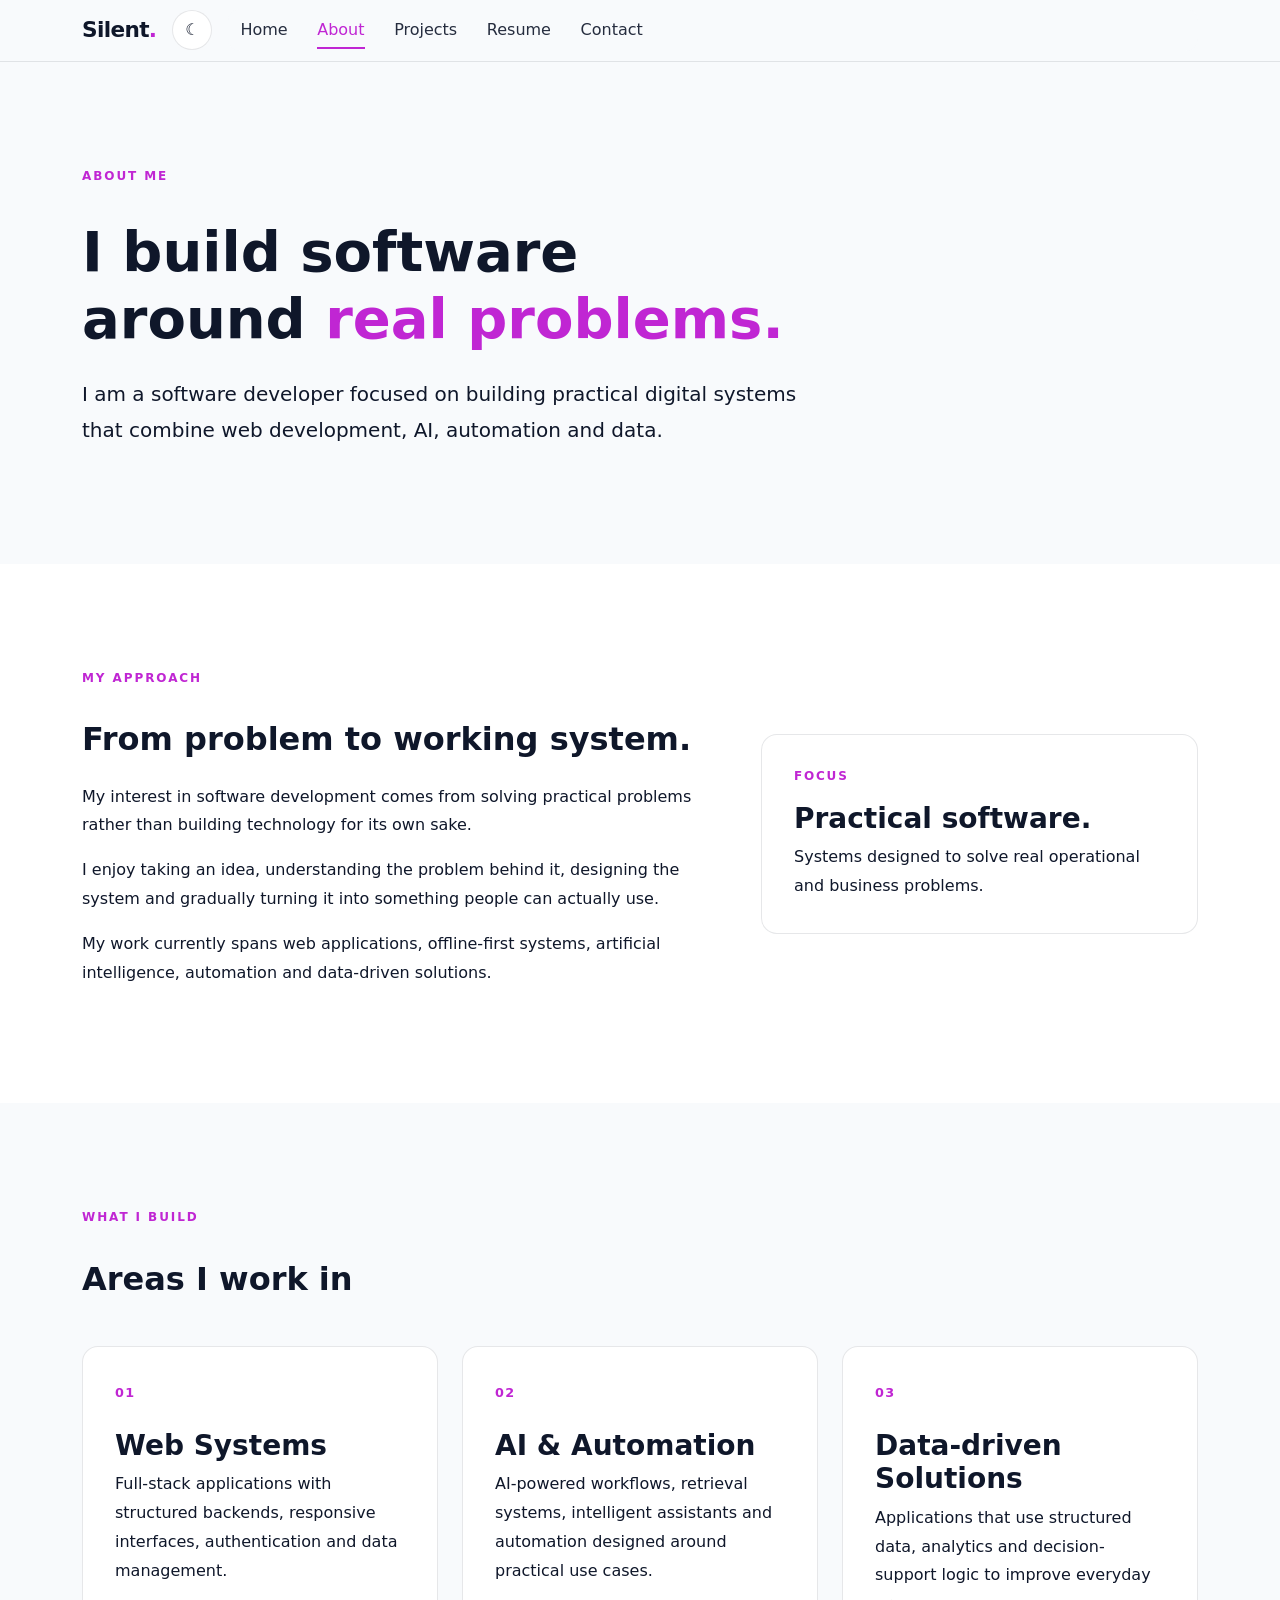
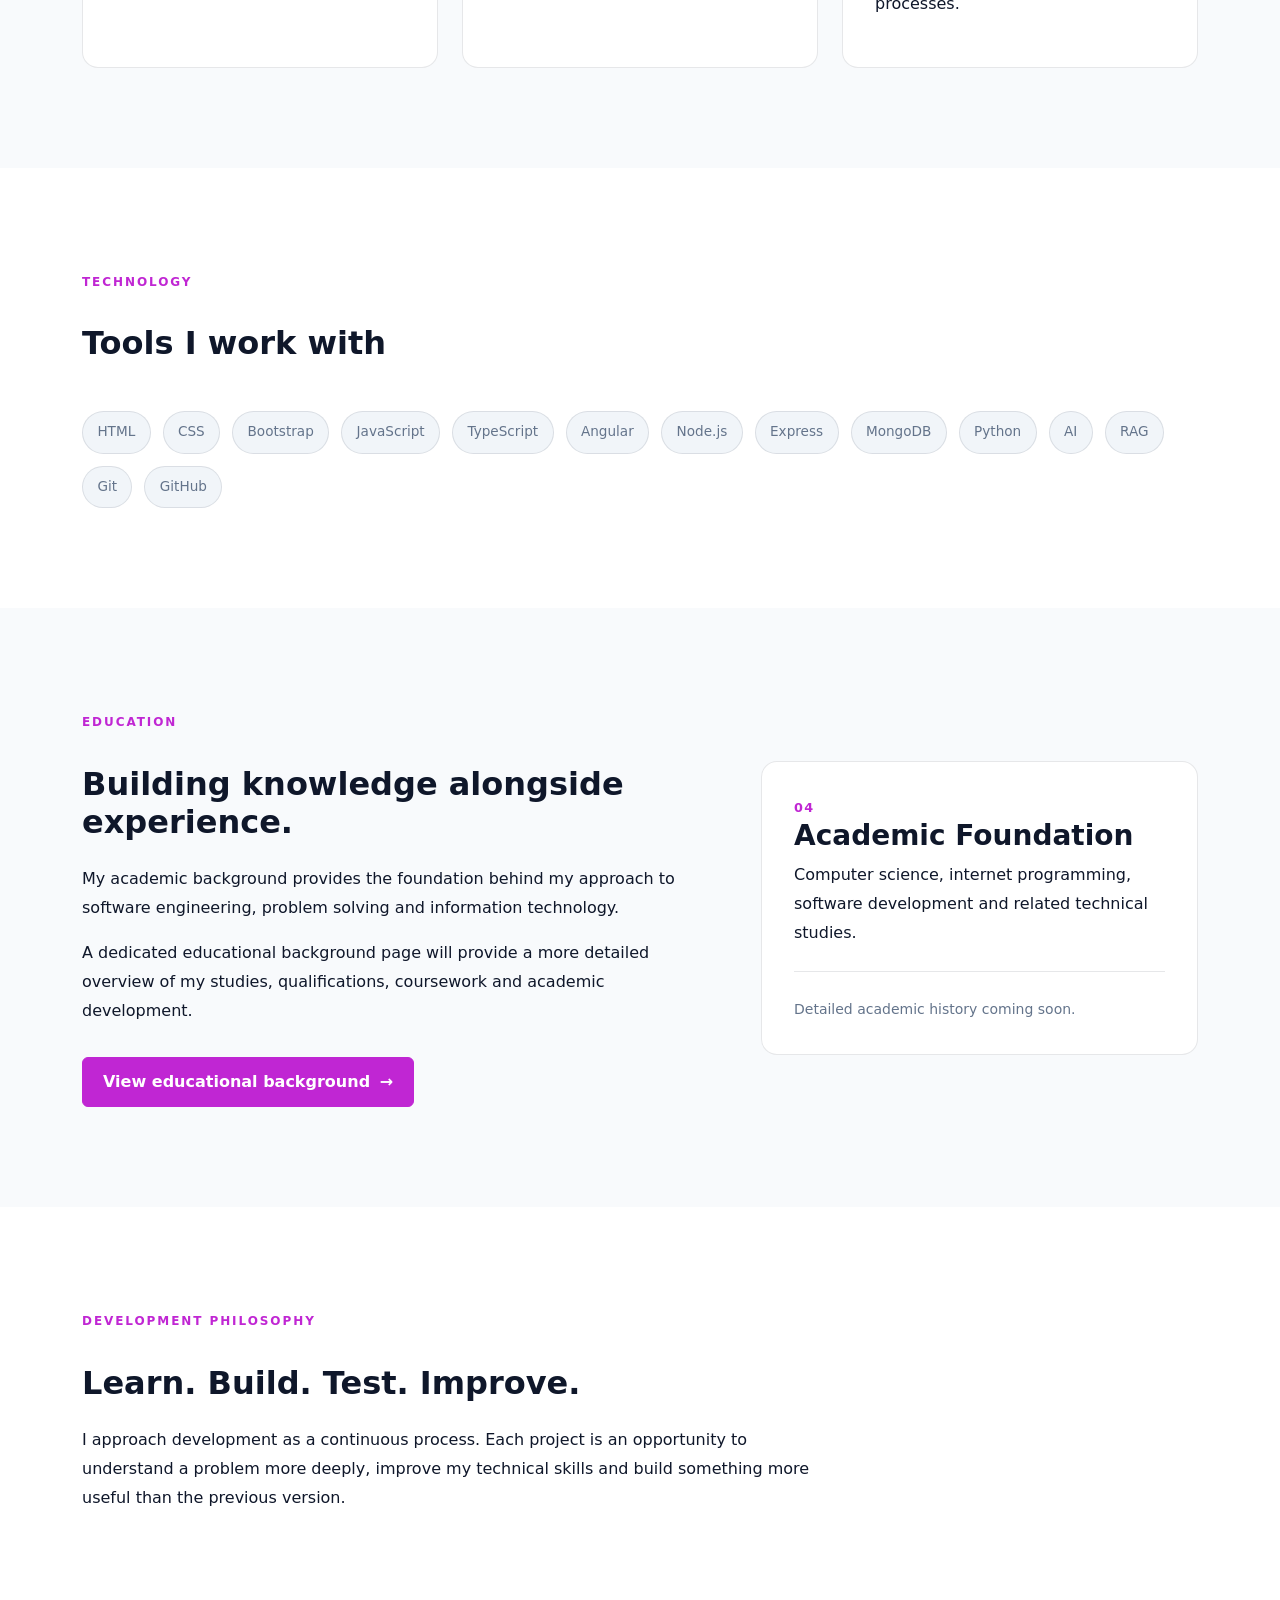
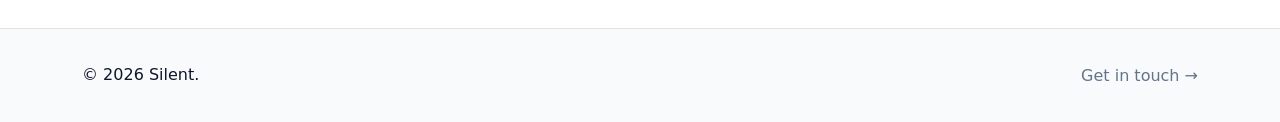
==== about.html @ b36b8833 "Initial commit from Acode" ====
<!doctype html>
<html lang="en">
  <head>
    <meta charset="UTF-8" />

    <meta name="viewport" content="width=device-width, initial-scale=1.0" />

    <meta
      name="description"
      content="About Silent — software developer focused on practical web systems, AI, automation and data-driven solutions."
    />

    <meta name="author" content="Silent" />

    <title>About | Silent</title>

    <!-- Bootstrap -->
    <link
      href="https://cdn.jsdelivr.net/npm/bootstrap@5.3.8/dist/css/bootstrap.min.css"
      rel="stylesheet"
    />

    <!-- Portfolio CSS -->
    <link rel="stylesheet" href="css/main.css" />

    <link rel="stylesheet" href="css/components.css" />

    <link rel="stylesheet" href="css/responsive.css" />
  </head>

  <body class="about-page">
    <!-- Navigation -->
    <nav class="navbar navbar-expand-lg sticky-top portfolio-navbar">
      <div class="container">
        <a class="navbar-brand" href="index.html">
          Silent<span class="brand-accent">.</span>
        </a>
        <button
          id="themeToggle"
          class="theme-toggle align-items-"
          type="button"
          aria-label="Switch theme"
        >
          <span id="themeIcon">☀</span>
        </button>
        <button
          class="navbar-toggler"
          type="button"
          data-bs-toggle="collapse"
          data-bs-target="#portfolioNavigation"
          aria-controls="portfolioNavigation"
          aria-expanded="false"
          aria-label="Toggle navigation"
        >
          <span class="navbar-toggler-icon"></span>
        </button>

        <div class="collapse navbar-collapse" id="portfolioNavigation">
          <ul class="navbar-nav me-auto mb-2 mb-lg-0">
            <li class="nav-item">
              <a class="nav-link" href="index.html"> Home </a>
            </li>

            <li class="nav-item">
              <a class="nav-link" href="about.html"> About </a>
            </li>

            <li class="nav-item">
              <a class="nav-link" href="projects.html"> Projects </a>
            </li>

            <li class="nav-item">
              <a class="nav-link" href="resume.html"> Resume </a>
            </li>

            <li class="nav-item">
              <a class="nav-link" href="contact.html"> Contact </a>
            </li>
          </ul>
        </div>
      </div>
    </nav>

    <main>
      <!-- About Hero -->
      <section class="section-padding">
        <div class="container">
          <div class="row">
            <div class="col-lg-8">
              <span class="section-eyebrow"> ABOUT ME </span>

              <h1 class="display-4 fw-bold mt-3">
                I build software around
                <span class="text-accent"> real problems. </span>
              </h1>

              <p class="lead text-muted mt-4">
                I am a software developer focused on building practical digital
                systems that combine web development, AI, automation and data.
              </p>
            </div>
          </div>
        </div>
      </section>

      <!-- About Me -->
      <section class="section-padding section-surface">
        <div class="container">
          <div class="row g-5 align-items-center">
            <div class="col-lg-7">
              <span class="section-eyebrow"> MY APPROACH </span>

              <h2 class="section-title mt-3">
                From problem to working system.
              </h2>

              <p class="text-muted mt-4">
                My interest in software development comes from solving practical
                problems rather than building technology for its own sake.
              </p>

              <p class="text-muted">
                I enjoy taking an idea, understanding the problem behind it,
                designing the system and gradually turning it into something
                people can actually use.
              </p>

              <p class="text-muted">
                My work currently spans web applications, offline-first systems,
                artificial intelligence, automation and data-driven solutions.
              </p>
            </div>

            <div class="col-lg-5">
              <div class="about-highlight-card">
                <span class="highlight-label"> FOCUS </span>

                <h3>Practical software.</h3>

                <p class="text-muted mb-0">
                  Systems designed to solve real operational and business
                  problems.
                </p>
              </div>
            </div>
          </div>
        </div>
      </section>

      <!-- What I Build -->
      <section class="section-padding">
        <div class="container">
          <div class="mb-5">
            <span class="section-eyebrow"> WHAT I BUILD </span>

            <h2 class="section-title mt-3">Areas I work in</h2>
          </div>

          <div class="row g-4">
            <div class="col-md-4">
              <article class="portfolio-card h-100">
                <span class="card-number"> 01 </span>

                <h3>Web Systems</h3>

                <p class="text-muted">
                  Full-stack applications with structured backends, responsive
                  interfaces, authentication and data management.
                </p>
              </article>
            </div>

            <div class="col-md-4">
              <article class="portfolio-card h-100">
                <span class="card-number"> 02 </span>

                <h3>AI & Automation</h3>

                <p class="text-muted">
                  AI-powered workflows, retrieval systems, intelligent
                  assistants and automation designed around practical use cases.
                </p>
              </article>
            </div>

            <div class="col-md-4">
              <article class="portfolio-card h-100">
                <span class="card-number"> 03 </span>

                <h3>Data-driven Solutions</h3>

                <p class="text-muted">
                  Applications that use structured data, analytics and
                  decision-support logic to improve everyday processes.
                </p>
              </article>
            </div>
          </div>
        </div>
      </section>

      <!-- Technology Stack -->
      <section class="section-padding section-surface">
        <div class="container">
          <div class="mb-5">
            <span class="section-eyebrow"> TECHNOLOGY </span>

            <h2 class="section-title mt-3">Tools I work with</h2>
          </div>

          <div class="tech-list">
            <span class="tech-tag">HTML</span>
            <span class="tech-tag">CSS</span>
            <span class="tech-tag">Bootstrap</span>
            <span class="tech-tag">JavaScript</span>
            <span class="tech-tag">TypeScript</span>
            <span class="tech-tag">Angular</span>
            <span class="tech-tag">Node.js</span>
            <span class="tech-tag">Express</span>
            <span class="tech-tag">MongoDB</span>
            <span class="tech-tag">Python</span>
            <span class="tech-tag">AI</span>
            <span class="tech-tag">RAG</span>
            <span class="tech-tag">Git</span>
            <span class="tech-tag">GitHub</span>
          </div>
        </div>
      </section>

      <!-- Education Preview -->
      <section class="section-padding">
        <div class="container">
          <div class="row g-5 align-items-center">
            <div class="col-lg-7">
              <span class="section-eyebrow"> EDUCATION </span>

              <h2 class="section-title mt-3">
                Building knowledge alongside experience.
              </h2>

              <p class="text-muted mt-4">
                My academic background provides the foundation behind my
                approach to software engineering, problem solving and
                information technology.
              </p>

              <p class="text-muted">
                A dedicated educational background page will provide a more
                detailed overview of my studies, qualifications, coursework and
                academic development.
              </p>

              <a href="education.html" class="btn btn-accent mt-3">
                View educational background
                <span aria-hidden="true">→</span>
              </a>
            </div>

            <div class="col-lg-5">
              <div class="education-preview-card">
                <span class="card-number"> 04 </span>

                <h3>Academic Foundation</h3>

                <p class="text-muted">
                  Computer science, internet programming, software development
                  and related technical studies.
                </p>

                <div class="preview-line"></div>

                <small class="text-muted">
                  Detailed academic history coming soon.
                </small>
              </div>
            </div>
          </div>
        </div>
      </section>

      <!-- Development Approach -->
      <section class="section-padding section-surface">
        <div class="container">
          <div class="row">
            <div class="col-lg-8">
              <span class="section-eyebrow"> DEVELOPMENT PHILOSOPHY </span>

              <h2 class="section-title mt-3">Learn. Build. Test. Improve.</h2>

              <p class="text-muted mt-4">
                I approach development as a continuous process. Each project is
                an opportunity to understand a problem more deeply, improve my
                technical skills and build something more useful than the
                previous version.
              </p>
            </div>
          </div>
        </div>
      </section>
    </main>

    <!-- Footer -->
    <footer class="portfolio-footer">
      <div class="container">
        <div
          class="d-flex flex-column flex-md-row justify-content-between align-items-center gap-3"
        >
          <p class="mb-0 text-muted">
            © <span id="current-year"></span> Silent.
          </p>

          <a href="contact.html" class="footer-link"> Get in touch → </a>
        </div>
      </div>
    </footer>

    <!-- Bootstrap JS -->
    <script src="https://cdn.jsdelivr.net/npm/bootstrap@5.3.8/dist/js/bootstrap.bundle.min.js"></script>

    <!-- Portfolio JS -->
    <script src="js/main.js"></script>
  </body>
</html>
---- css/main.css ----
:root {
    --color-background: #0b0f19;
    --color-surface: #111827;
    --color-surface-light: #182235;

    --color-text: #f8fafc;
    --color-text-muted: #94a3b8;

    --color-accent: #d946ef;
    --color-accent-hover: #e879f9;

    --color-border: rgba(255, 255, 255, 0.08);

    --nav-background: rgba(11, 15, 25, 0.92);

    --transition-fast: 180ms ease;
    --transition-medium: 280ms ease;
}


/* =========================
   Light Theme
========================= */

[data-theme="light"] {
    --color-background: #f8fafc;
    --color-surface: #ffffff;
    --color-surface-light: #f1f5f9;

    --color-text: #0f172a;
    --color-text-muted: #64748b;

    --color-accent: #c026d3;
    --color-accent-hover: #a21caf;

    --color-border: rgba(15, 23, 42, 0.1);

    --nav-background: rgba(248, 250, 252, 0.92);
}


/* =========================
   Base
========================= */

html {
    scroll-behavior: smooth;
}

body {
    background: var(--color-background);
    color: var(--color-text);

    font-family:
        Inter,
        system-ui,
        -apple-system,
        BlinkMacSystemFont,
        "Segoe UI",
        sans-serif;

    line-height: 1.6;
}

a {
    color: inherit;
    text-decoration: none;
}

a:hover {
    color: inherit;
}


/* =========================
   Navigation
========================= */

.portfolio-navbar {
    background: var(--nav-background);
    border-bottom: 1px solid var(--color-border);

    backdrop-filter: blur(12px);
    -webkit-backdrop-filter: blur(12px);

    transition:
        background var(--transition-medium),
        border-color var(--transition-medium);
}

.navbar-brand {
    color: var(--color-text);
    font-size: 1.35rem;
    font-weight: 700;
    letter-spacing: -0.03em;
}

.navbar-brand:hover {
    color: var(--color-text);
}

.brand-accent {
    color: var(--color-accent);
}

.navbar-nav {
    gap: 0.35rem;
}

.nav-link {
    position: relative;

    color: var(--color-text) !important;
    opacity: 0.9;

    margin-left: 0;
    padding: 0.5rem 0.75rem !important;

    transition:
        color var(--transition-fast),
        opacity var(--transition-fast),
        transform var(--transition-fast);
}

.nav-link::after {
    content: "";

    position: absolute;
    left: 0.75rem;
    right: 0.75rem;
    bottom: 0.15rem;

    height: 2px;

    background: var(--color-accent);

    transform: scaleX(0);
    transform-origin: left;

    transition:
        transform var(--transition-fast);
}

.nav-link:hover,
.nav-link:focus {
    color: var(--color-accent) !important;
    opacity: 1;
    transform: translateX(2px);
}

.nav-link:hover::after,
.nav-link.active::after {
    transform: scaleX(1);
}

.nav-link.active {
    color: var(--color-accent) !important;
    opacity: 1;
}


/* =========================
   Mobile Navigation
========================= */

.navbar-collapse {
    background: var(--nav-background);
    border-radius: 0.75rem;
}

@media (max-width: 991.98px) {

    .navbar-collapse {
        margin-top: 1rem;
        padding: 0.5rem;

        border: 1px solid var(--color-border);
    }

    .navbar-collapse .nav-link {
        display: block;

        padding: 0.8rem 1rem !important;

        border-radius: 0.5rem;
    }

    .navbar-collapse .nav-link:hover,
    .navbar-collapse .nav-link:focus,
    .navbar-collapse .nav-link.active {
        background: var(--color-surface-light);
    }
}


/* =========================
   Navbar Toggler
========================= */

.navbar-toggler {
    border: 1px solid var(--color-border);
    color: var(--color-text);

    transition:
        border-color var(--transition-fast),
        background var(--transition-fast);
}

.navbar-toggler:hover,
.navbar-toggler:focus {
    border-color: var(--color-accent);
    background: var(--color-surface-light);
}

.navbar-toggler:focus {
    box-shadow: none;
}

/* Make Bootstrap's hamburger icon visible in dark theme */

.navbar-toggler-icon {
    filter: brightness(0) invert(1);
}

/* Keep the icon appropriate for light theme */

[data-theme="light"] .navbar-toggler-icon {
    filter: none;
}

/* =========================
   Theme Toggle
========================= */

.theme-toggle {
    width: 40px;
    height: 40px;

    display: inline-flex;
    align-items: center;
    justify-content: center;
    
    margin-right: 1rem;

    border: 1px solid var(--color-border);
    border-radius: 50%;

    background: var(--color-surface);
    color: var(--color-text);

    cursor: pointer;

    transition:
        transform var(--transition-fast),
        border-color var(--transition-fast),
        background var(--transition-fast);
}

.theme-toggle:hover {
    transform: rotate(12deg) scale(1.05);
    border-color: var(--color-accent);
}

.theme-toggle:focus-visible {
    outline: 2px solid var(--color-accent);
    outline-offset: 3px;
}


/* =========================
   Hero
========================= */

.hero-section {
    

    display: flex;
    align-items: center;
}

.min-vh-75 {
    min-height: fit-content;
}

.hero-eyebrow,
.section-eyebrow {
    color: var(--color-accent);

    font-size: 0.8rem;
    font-weight: 700;
    letter-spacing: 0.15em;

    margin-bottom: 1rem;
}

.hero-title {
    max-width: 900px;

    font-size: clamp(3rem, 8vw, 6.5rem);
    font-weight: 700;

    letter-spacing: -0.06em;
    line-height: 0.98;

    margin-bottom: 2rem;
}

.text-accent {
    color: var(--color-accent);
}

.hero-description {
    max-width: 650px;

    color: var(--color-text-muted);

    font-size: 1.2rem;

    margin-bottom: 2rem;
}

.hero-actions {
    display: flex;
    flex-wrap: wrap;
    gap: 1rem;
}


/* =========================
   Buttons
========================= */

.btn-primary-custom {
    background: var(--color-accent);
    border: 1px solid var(--color-accent);

    color: #ffffff;

    padding: 0.75rem 1.4rem;

    font-weight: 600;
}

.btn-primary-custom:hover {
    background: var(--color-accent-hover);
    border-color: var(--color-accent-hover);

    color: #ffffff;
}

.btn-outline-custom {
    border: 1px solid var(--color-border);

    color: var(--color-text);

    padding: 0.75rem 1.4rem;

    font-weight: 600;
}

.btn-outline-custom:hover {
    background: var(--color-surface);
    border-color: var(--color-accent);

    color: var(--color-text);
}


/* =========================
   Sections
========================= */

.section-padding {
    padding: 7rem 0;
}

.section-heading {
    max-width: 700px;
    margin-bottom: 3rem;
}

.section-heading h2 {
    font-size: clamp(2rem, 5vw, 3.5rem);
    font-weight: 700;

    letter-spacing: -0.04em;

    margin-bottom: 1rem;
}

.section-heading p:not(.section-eyebrow) {
    color: var(--color-text-muted);
}


/* =========================
   Project Cards
========================= */

.project-card {
    height: 100%;

    background: var(--color-surface);

    border: 1px solid var(--color-border);

    transition:
        transform var(--transition-fast),
        border-color var(--transition-fast);
}

.project-card:hover {
    transform: translateY(-6px);

    border-color: rgba(217, 70, 239, 0.45);
}

.project-card-body {
    padding: 2rem;
}

.project-category {
    color: var(--color-accent);

    font-size: 0.75rem;
    font-weight: 700;

    letter-spacing: 0.12em;
}

.project-card h3 {
    font-size: 2rem;

    margin: 1rem 0;
}

.project-card p {
    color: var(--color-text-muted);
}

.project-technologies {
    display: flex;
    flex-wrap: wrap;
    gap: 0.5rem;

    margin: 1.5rem 0;
}

.project-technologies span {
    background: var(--color-surface-light);

    border: 1px solid var(--color-border);
    border-radius: 999px;

    color: var(--color-text-muted);

    font-size: 0.8rem;

    padding: 0.35rem 0.7rem;
}

.project-link {
    color: var(--color-accent);
    font-weight: 600;
}

.project-link:hover {
    color: var(--color-accent-hover);
}


/* =========================
   Profiles
========================= */

.profiles-section {
    border-top: 1px solid var(--color-border);
}

.profile-link {
    display: block;

    background: var(--color-surface);

    border: 1px solid var(--color-border);

    padding: 1.5rem;

    transition:
        background var(--transition-fast),
        border-color var(--transition-fast);
}

.profile-link:hover {
    background: var(--color-surface-light);
    border-color: var(--color-accent);
}


/* =========================
   Footer
========================= */

.site-footer {
    border-top: 1px solid var(--color-border);

    color: var(--color-text-muted);

    padding: 2rem 0;
}

.site-footer a {
    color: var(--color-text);
}

.site-footer a:hover {
    color: var(--color-accent);
}
---- css/components.css ----
/* =========================================
   ABOUT PAGE
   ========================================= */
/* =========================================
   ABOUT PAGE TEXT
   ========================================= */

.about-page p {
    color: var(--color-text);
    line-height: 1.8;
}

.about-page .text-muted {
    color: var(--color-text) !important;
}

.about-page small.text-muted {
    color: var(--color-text-muted) !important;
}

.about-page .lead {
    color: var(--color-text);
    line-height: 1.8;
}
.section-padding {
    padding: 100px 0;
}

.section-surface {
    background: var(--color-surface);
}

.section-eyebrow {
    display: inline-block;
    color: var(--color-accent);
    font-size: 0.75rem;
    font-weight: 700;
    letter-spacing: 0.16em;
}

.section-title {
    color: var(--color-text);
    font-weight: 700;
}

.text-accent {
    color: var(--color-accent);
}

.about-highlight-card,
.education-preview-card {
    padding: 2rem;
    border: 1px solid var(--color-border);
    border-radius: 1rem;
    background: var(--color-surface);
    transition:
        transform var(--transition-medium),
        border-color var(--transition-medium);
}

.about-highlight-card:hover,
.education-preview-card:hover {
    transform: translateY(-5px);
    border-color: var(--color-accent);
}

.highlight-label {
    display: block;
    margin-bottom: 1rem;
    color: var(--color-accent);
    font-size: 0.75rem;
    font-weight: 700;
    letter-spacing: 0.15em;
}

.about-highlight-card h3,
.education-preview-card h3 {
    color: var(--color-text);
    font-weight: 700;
}

.portfolio-card {
    padding: 2rem;
    border: 1px solid var(--color-border);
    border-radius: 1rem;
    background: var(--color-surface);
    transition:
        transform var(--transition-medium),
        border-color var(--transition-medium);
}

.portfolio-card:hover {
    transform: translateY(-5px);
    border-color: var(--color-accent);
}

.portfolio-card h3 {
    margin-top: 1.5rem;
    color: var(--color-text);
    font-weight: 700;
}

.card-number {
    color: var(--color-accent);
    font-size: 0.8rem;
    font-weight: 700;
    letter-spacing: 0.1em;
}

.tech-list {
    display: flex;
    flex-wrap: wrap;
    gap: 0.75rem;
}

.tech-tag {
    padding: 0.6rem 0.9rem;
    border: 1px solid var(--color-border);
    border-radius: 999px;
    background: var(--color-surface-light);
    color: var(--color-text-muted);
    font-size: 0.85rem;
    transition:
        color var(--transition-fast),
        border-color var(--transition-fast),
        transform var(--transition-fast);
}

.tech-tag:hover {
    color: var(--color-text);
    border-color: var(--color-accent);
    transform: translateY(-2px);
}

.preview-line {
    width: 100%;
    height: 1px;
    margin: 1.5rem 0;
    background: var(--color-border);
}

.btn-accent {
    display: inline-flex;
    align-items: center;
    gap: 0.6rem;
    padding: 0.75rem 1.25rem;
    border: 1px solid var(--color-accent);
    background: var(--color-accent);
    color: #ffffff;
    font-weight: 600;
    transition:
        background var(--transition-fast),
        border-color var(--transition-fast),
        transform var(--transition-fast);
}

.btn-accent:hover {
    border-color: var(--color-accent-hover);
    background: var(--color-accent-hover);
    color: #ffffff;
    transform: translateY(-2px);
}

.portfolio-footer {
    padding: 2rem 0;
    border-top: 1px solid var(--color-border);
    background: var(--color-background);
}

.footer-link {
    color: var(--color-text-muted);
    text-decoration: none;
    transition: color var(--transition-fast);
}

.footer-link:hover {
    color: var(--color-accent);
}

/* =========================================
   PROJECTS PAGE
   ========================================= */

.projects-page p {
    color: var(--color-text);
    line-height: 1.8;
}

.projects-page .lead {
    color: var(--color-text);
}

.featured-project {
    padding: 3rem;
    border: 1px solid var(--color-border);
    border-radius: 1.25rem;
    background: var(--color-background);
}

.project-status {
    color: var(--color-accent);
    font-size: 0.7rem;
    font-weight: 700;
    letter-spacing: 0.15em;
}

.project-title {
    color: var(--color-text);
    font-size: clamp(1.8rem, 4vw, 2.8rem);
    font-weight: 700;
    line-height: 1.2;
}

.project-description {
    color: var(--color-text) !important;
}

.project-actions {
    display: flex;
    flex-wrap: wrap;
    align-items: center;
    gap: 1.25rem;
}

.project-link {
    display: inline-flex;
    align-items: center;
    gap: 0.5rem;
    color: var(--color-text);
    text-decoration: none;
    font-weight: 600;
    transition:
        color var(--transition-fast),
        transform var(--transition-fast);
}

.project-link:hover {
    color: var(--color-accent);
    transform: translateX(3px);
}

.project-visual {
    min-height: 320px;
    padding: 2rem;
    border: 1px solid var(--color-border);
    border-radius: 1rem;
    background: var(--color-surface);
    position: relative;
    overflow: hidden;
}

.visual-label {
    color: var(--color-accent);
    font-size: 0.7rem;
    font-weight: 700;
    letter-spacing: 0.15em;
}

.visual-content {
    position: absolute;
    inset: 0;
    display: flex;
    flex-direction: column;
    justify-content: center;
    align-items: center;
    text-align: center;
}

.visual-symbol {
    display: flex;
    justify-content: center;
    align-items: center;
    width: 90px;
    height: 90px;
    margin-bottom: 1.5rem;
    border: 1px solid var(--color-accent);
    border-radius: 50%;
    color: var(--color-accent);
    font-size: 1.5rem;
    font-weight: 700;
}

.visual-content p {
    color: var(--color-text-muted) !important;
    font-size: 0.9rem;
    line-height: 1.8;
}

.project-card {
    padding: 2rem;
    border: 1px solid var(--color-border);
    border-radius: 1rem;
    background: var(--color-surface);
    transition:
        transform var(--transition-medium),
        border-color var(--transition-medium);
}

.project-card:hover {
    transform: translateY(-6px);
    border-color: var(--color-accent);
}

.project-card-header {
    display: flex;
    justify-content: space-between;
    align-items: center;
    gap: 1rem;
}

.project-category {
    color: var(--color-text-muted);
    font-size: 0.7rem;
    font-weight: 700;
    letter-spacing: 0.1em;
}

.project-card h3 {
    margin-top: 1.5rem;
    color: var(--color-text);
    font-weight: 700;
}

.project-card p {
    margin-top: 1rem;
    color: var(--color-text) !important;
}

/* =========================================
   RESUME PAGE
   ========================================= */

.resume-page p {
    color: var(--color-text);
    line-height: 1.8;
}

.resume-page .lead {
    color: var(--color-text);
}

.resume-role {
    color: var(--color-accent);
    font-size: 1.25rem;
    font-weight: 600;
}

.resume-skill-card {
    height: 100%;
    padding: 1.75rem;
    border: 1px solid var(--color-border);
    border-radius: 1rem;
    background: var(--color-surface);
    transition:
        transform var(--transition-medium),
        border-color var(--transition-medium);
}

.resume-skill-card:hover {
    transform: translateY(-5px);
    border-color: var(--color-accent);
}

.resume-skill-card h3 {
    margin-top: 1.25rem;
    color: var(--color-text);
    font-size: 1.1rem;
    font-weight: 700;
}

.resume-skill-card ul {
    margin: 1.25rem 0 0;
    padding: 0;
    list-style: none;
}

.resume-skill-card li {
    padding: 0.45rem 0;
    color: var(--color-text);
    border-bottom: 1px solid var(--color-border);
    font-size: 0.9rem;
}

.resume-skill-card li:last-child {
    border-bottom: none;
}


/* Timeline */

.resume-timeline {
    position: relative;
    padding-left: 2rem;
    border-left: 1px solid var(--color-border);
}

.timeline-item {
    position: relative;
    padding-bottom: 1rem;
}

.timeline-marker {
    position: absolute;
    top: 0.25rem;
    left: -2.42rem;
    width: 0.8rem;
    height: 0.8rem;
    border: 2px solid var(--color-accent);
    border-radius: 50%;
    background: var(--color-background);
}

.timeline-label {
    color: var(--color-accent);
    font-size: 0.7rem;
    font-weight: 700;
    letter-spacing: 0.12em;
}

.timeline-item h3 {
    margin-top: 0.75rem;
    color: var(--color-text);
    font-size: 1.25rem;
    font-weight: 700;
}


/* Projects */

.resume-project {
    height: 100%;
    padding: 2rem;
    border: 1px solid var(--color-border);
    border-radius: 1rem;
    background: var(--color-surface);
    transition:
        transform var(--transition-medium),
        border-color var(--transition-medium);
}

.resume-project:hover {
    transform: translateY(-5px);
    border-color: var(--color-accent);
}

.resume-project h3 {
    margin-top: 1rem;
    color: var(--color-text);
    font-weight: 700;
}

.resume-project p {
    margin-top: 1rem;
}


/* Strengths */

.resume-strength {
    height: 100%;
    padding: 1.75rem;
    border-left: 2px solid var(--color-accent);
}

.resume-strength h3 {
    color: var(--color-text);
    font-size: 1.1rem;
    font-weight: 700;
}


/* CTA */

.resume-cta {
    padding: 3rem;
    border: 1px solid var(--color-border);
    border-radius: 1.25rem;
    background: var(--color-surface);
}

.resume-cta h2 {
    color: var(--color-text);
    font-weight: 700;
}

.resume-cta p {
    max-width: 650px;
    margin-top: 1rem;
}

/* =========================================
   EDUCATION PAGE
   ========================================= */

.education-page p {
    color: var(--color-text);
    line-height: 1.8;
}

.education-page .lead {
    color: var(--color-text);
}

.education-intro {
    max-width: 760px;
}


/* Academic Timeline */

.education-timeline {
    position: relative;
    margin-left: 0.5rem;
    padding-left: 2.5rem;
    border-left: 1px solid var(--color-border);
}

.education-entry {
    position: relative;
    padding-bottom: 4rem;
}

.education-entry:last-child {
    padding-bottom: 0;
}

.education-marker {
    position: absolute;
    left: -3.05rem;
    top: 0;
    display: flex;
    align-items: center;
    justify-content: center;
    width: 2rem;
    height: 2rem;
    border: 1px solid var(--color-accent);
    border-radius: 50%;
    background: var(--color-surface);
    color: var(--color-accent);
    font-size: 0.65rem;
    font-weight: 700;
}

.education-status {
    color: var(--color-accent);
    font-size: 0.7rem;
    font-weight: 700;
    letter-spacing: 0.14em;
}

.education-content h3 {
    margin-top: 0.75rem;
    color: var(--color-text);
    font-weight: 700;
}

.education-institution {
    color: var(--color-text-muted) !important;
    font-weight: 600;
}

.education-tags {
    display: flex;
    flex-wrap: wrap;
    gap: 0.65rem;
    margin-top: 1.5rem;
}


/* Coursework */

.course-card {
    height: 100%;
    padding: 1.75rem;
    border: 1px solid var(--color-border);
    border-radius: 1rem;
    background: var(--color-surface);
    transition:
        transform var(--transition-medium),
        border-color var(--transition-medium);
}

.course-card:hover {
    transform: translateY(-5px);
    border-color: var(--color-accent);
}

.course-card h3 {
    margin-top: 1.25rem;
    color: var(--color-text);
    font-size: 1.1rem;
    font-weight: 700;
}


/* Academic Projects */

.academic-project-card {
    padding: 2rem;
    border: 1px solid var(--color-border);
    border-radius: 1rem;
    background: var(--color-background);
    transition:
        transform var(--transition-medium),
        border-color var(--transition-medium);
}

.academic-project-card:hover {
    transform: translateY(-5px);
    border-color: var(--color-accent);
}

.academic-project-card h3 {
    color: var(--color-text);
    font-weight: 700;
}


/* Learning */

.learning-list {
    display: flex;
    flex-direction: column;
    gap: 0.9rem;
}

.learning-item {
    display: flex;
    align-items: center;
    gap: 0.75rem;
    color: var(--color-text);
}

.learning-item span {
    color: var(--color-accent);
    font-weight: 700;
}


/* Certifications */

.certification-placeholder {
    max-width: 700px;
    padding: 2rem;
    border: 1px dashed var(--color-border);
    border-radius: 1rem;
    background: var(--color-surface);
}

.certification-placeholder h3 {
    margin-top: 1rem;
    color: var(--color-text);
    font-weight: 700;
}


/* CTA */

.education-cta {
    padding: 3rem;
    border: 1px solid var(--color-border);
    border-radius: 1.25rem;
    background: var(--color-surface);
}

.education-cta h2 {
    color: var(--color-text);
    font-weight: 700;
}

.education-cta p {
    max-width: 700px;
    margin-top: 1rem;
}


/* =========================================
   CONTACT PAGE
   ========================================= */

.contact-page p {
    color: var(--color-text);
    line-height: 1.8;
}

.contact-page .lead {
    color: var(--color-text);
}


/* Contact Cards */

.contact-card {
    display: block;
    height: 100%;
    padding: 2rem;
    border: 1px solid var(--color-border);
    border-radius: 1rem;
    background: var(--color-background);
    color: var(--color-text);
    text-decoration: none;

    transition:
        transform var(--transition-medium),
        border-color var(--transition-medium);
}

.contact-card:hover {
    transform: translateY(-6px);
    border-color: var(--color-accent);
    color: var(--color-text);
}

.contact-icon {
    display: flex;
    align-items: center;
    justify-content: center;

    width: 3.25rem;
    height: 3.25rem;
    margin-bottom: 1.5rem;

    border: 1px solid var(--color-accent);
    border-radius: 0.75rem;

    color: var(--color-accent);
    font-size: 1rem;
    font-weight: 700;
}

.contact-label {
    color: var(--color-accent);
    font-size: 0.7rem;
    font-weight: 700;
    letter-spacing: 0.14em;
}

.contact-card h2 {
    margin-top: 0.75rem;
    color: var(--color-text);
    font-size: 1.4rem;
    font-weight: 700;
}

.contact-card p {
    margin-top: 0.75rem;
    color: var(--color-text) !important;
}

.contact-action {
    display: inline-flex;
    margin-top: 1rem;
    color: var(--color-text-muted);
    font-size: 0.9rem;
    font-weight: 600;

    transition:
        color var(--transition-fast),
        transform var(--transition-fast);
}

.contact-card:hover .contact-action {
    color: var(--color-accent);
    transform: translateX(3px);
}


/* Availability */

.contact-status-card {
    display: flex;
    align-items: flex-start;
    gap: 1rem;

    padding: 2rem;

    border: 1px solid var(--color-border);
    border-radius: 1rem;
    background: var(--color-surface);
}

.status-dot {
    flex-shrink: 0;

    width: 0.7rem;
    height: 0.7rem;
    margin-top: 0.35rem;

    border-radius: 50%;
    background: var(--color-accent);

    box-shadow:
        0 0 0 5px rgba(217, 70, 239, 0.12);
}

.status-label {
    color: var(--color-accent);
    font-size: 0.7rem;
    font-weight: 700;
    letter-spacing: 0.14em;
}

.contact-status-card h3 {
    margin-top: 0.6rem;
    color: var(--color-text);
    font-size: 1.2rem;
    font-weight: 700;
}

.contact-status-card p {
    margin-bottom: 0;
    color: var(--color-text-muted) !important;
    font-size: 0.9rem;
}


/* CTA */

.contact-cta {
    padding: 3rem;
    border: 1px solid var(--color-border);
    border-radius: 1.25rem;
    background: var(--color-surface);
}

.contact-cta h2 {
    color: var(--color-text);
    font-weight: 700;
}

.contact-cta p {
    max-width: 650px;
    margin-top: 1rem;
}
---- css/responsive.css ----
/* ========================================
   RESPONSIVE LAYOUT
   ======================================== */

/* ----------------------------------------
   Large Tablets / Small Desktops
   ---------------------------------------- */

@media (max-width: 991.98px) {

    .hero-section {
        padding-top: 5rem;
        padding-bottom: 5rem;
    }

    .section {
        padding-top: 4.5rem;
        padding-bottom: 4.5rem;
    }

    .featured-project {
        padding: 2.5rem;
    }

    .project-visual {
        min-height: 280px;
    }

    .education-cta,
    .contact-cta {
        padding: 2.5rem;
    }

    .navbar-collapse {
        margin-top: 1rem;
        padding: 1rem 0;
    }

    .navbar-nav {
        gap: 0.25rem;
    }

    .nav-link {
        padding: 0.75rem 0 !important;
    }
}


/* ----------------------------------------
   Tablets
   ---------------------------------------- */

@media (max-width: 767.98px) {

    body {
        font-size: 0.95rem;
    }

    .hero-section {
        min-height: auto;
        padding-top: 4rem;
        padding-bottom: 4rem;
    }

    .hero-title {
        font-size: clamp(2.4rem, 10vw, 4rem);
    }

    .hero-description {
        max-width: 100%;
        font-size: 1rem;
    }

    .section {
        padding-top: 4rem;
        padding-bottom: 4rem;
    }

    .section-title {
        font-size: 2rem;
    }

    .featured-project {
        padding: 2rem;
    }

    .project-visual {
        min-height: 240px;
        margin-top: 1rem;
    }

    .project-actions {
        align-items: flex-start;
        flex-direction: column;
        gap: 1rem;
    }

    .project-card {
        padding: 1.75rem;
    }

    .project-card-header {
        align-items: flex-start;
        flex-direction: column;
    }

    .education-timeline {
        margin-left: 0.25rem;
        padding-left: 2rem;
    }

    .education-marker {
        left: -2.55rem;
    }

    .education-entry {
        padding-bottom: 3rem;
    }

    .education-cta,
    .contact-cta {
        padding: 2rem;
    }

    .contact-status-card {
        padding: 1.5rem;
    }

    .contact-card {
        padding: 1.75rem;
    }

    .footer {
        text-align: center;
    }
}


/* ----------------------------------------
   Mobile
   ---------------------------------------- */

@media (max-width: 575.98px) {

    .container {
        width: 100%;
        padding-right: 1.25rem;
        padding-left: 1.25rem;
    }

    .hero-section {
        padding-top: 3rem;
        padding-bottom: 3.5rem;
    }

    .hero-title {
        font-size: clamp(2.2rem, 12vw, 3.2rem);
        line-height: 1.1;
    }

    .hero-description {
        font-size: 0.95rem;
        line-height: 1.7;
    }

    .section {
        padding-top: 3.5rem;
        padding-bottom: 3.5rem;
    }

    .section-title {
        font-size: 1.8rem;
    }

    .section-description {
        font-size: 0.95rem;
    }

    .featured-project {
        padding: 1.5rem;
        border-radius: 1rem;
    }

    .project-title {
        font-size: 1.8rem;
    }

    .project-visual {
        min-height: 210px;
        padding: 1.5rem;
    }

    .visual-symbol {
        width: 70px;
        height: 70px;
        margin-bottom: 1rem;
    }

    .project-card {
        padding: 1.5rem;
    }

    .project-card h3 {
        font-size: 1.15rem;
    }

    .education-timeline {
        margin-left: 0;
        padding-left: 1.5rem;
    }

    .education-marker {
        left: -2rem;
        width: 1.75rem;
        height: 1.75rem;
    }

    .education-content h3 {
        font-size: 1.2rem;
    }

    .education-tags {
        gap: 0.5rem;
    }

    .learning-item {
        align-items: flex-start;
    }

    .certification-placeholder {
        padding: 1.5rem;
    }

    .education-cta,
    .contact-cta {
        padding: 1.5rem;
        border-radius: 1rem;
    }

    .contact-card {
        padding: 1.5rem;
    }

    .contact-icon {
        width: 3rem;
        height: 3rem;
    }

    .contact-status-card {
        gap: 0.75rem;
        padding: 1.5rem;
    }

    .btn {
        width: 100%;
    }

    .project-actions .btn {
        width: auto;
    }
}


/* ----------------------------------------
   Very Small Screens
   ---------------------------------------- */

@media (max-width: 374.98px) {

    .container {
        padding-right: 1rem;
        padding-left: 1rem;
    }

    .hero-title {
        font-size: 2rem;
    }

    .section-title {
        font-size: 1.6rem;
    }

    .featured-project,
    .project-card,
    .contact-card,
    .education-cta,
    .contact-cta {
        padding: 1.25rem;
    }

    .project-visual {
        min-height: 190px;
    }
}


/* ----------------------------------------
   Reduced Motion
   ---------------------------------------- */

@media (prefers-reduced-motion: reduce) {

    *,
    *::before,
    *::after {
        scroll-behavior: auto !important;
        transition-duration: 0.01ms !important;
        animation-duration: 0.01ms !important;
        animation-iteration-count: 1 !important;
    }
}
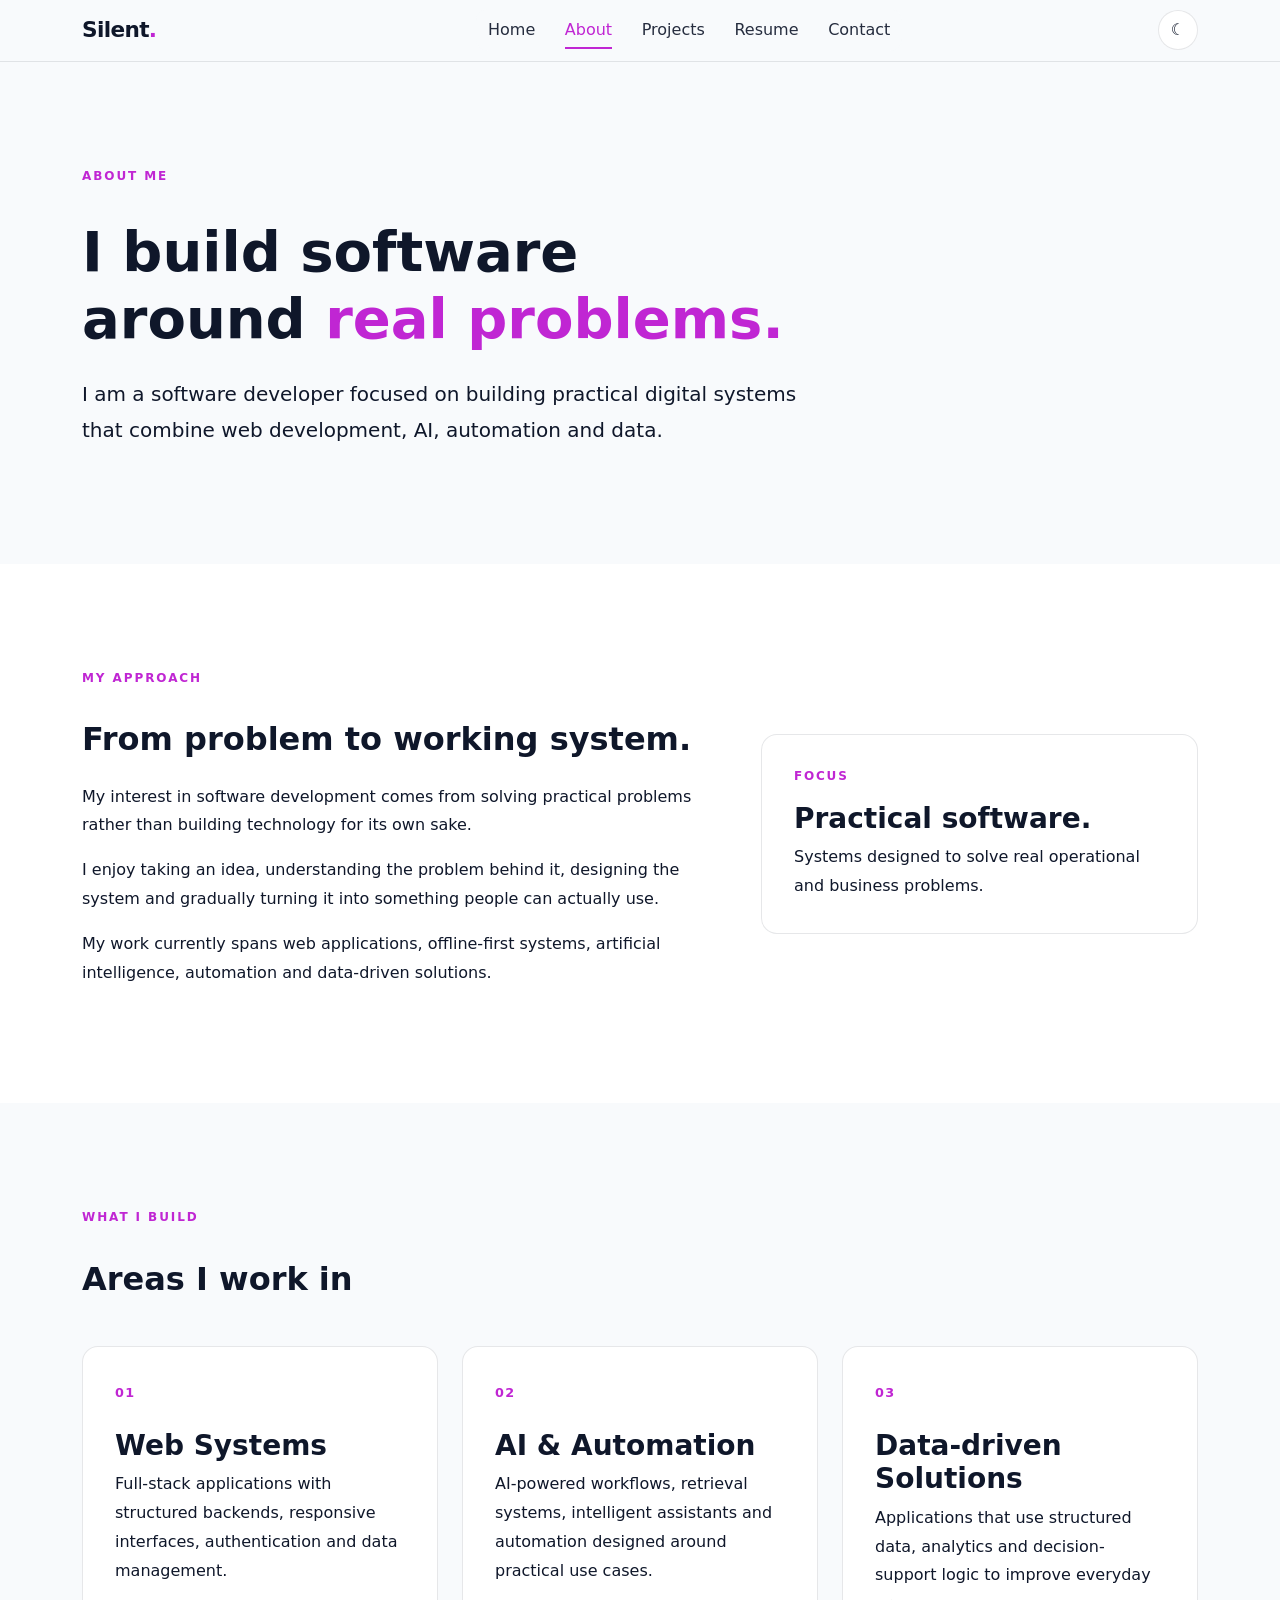
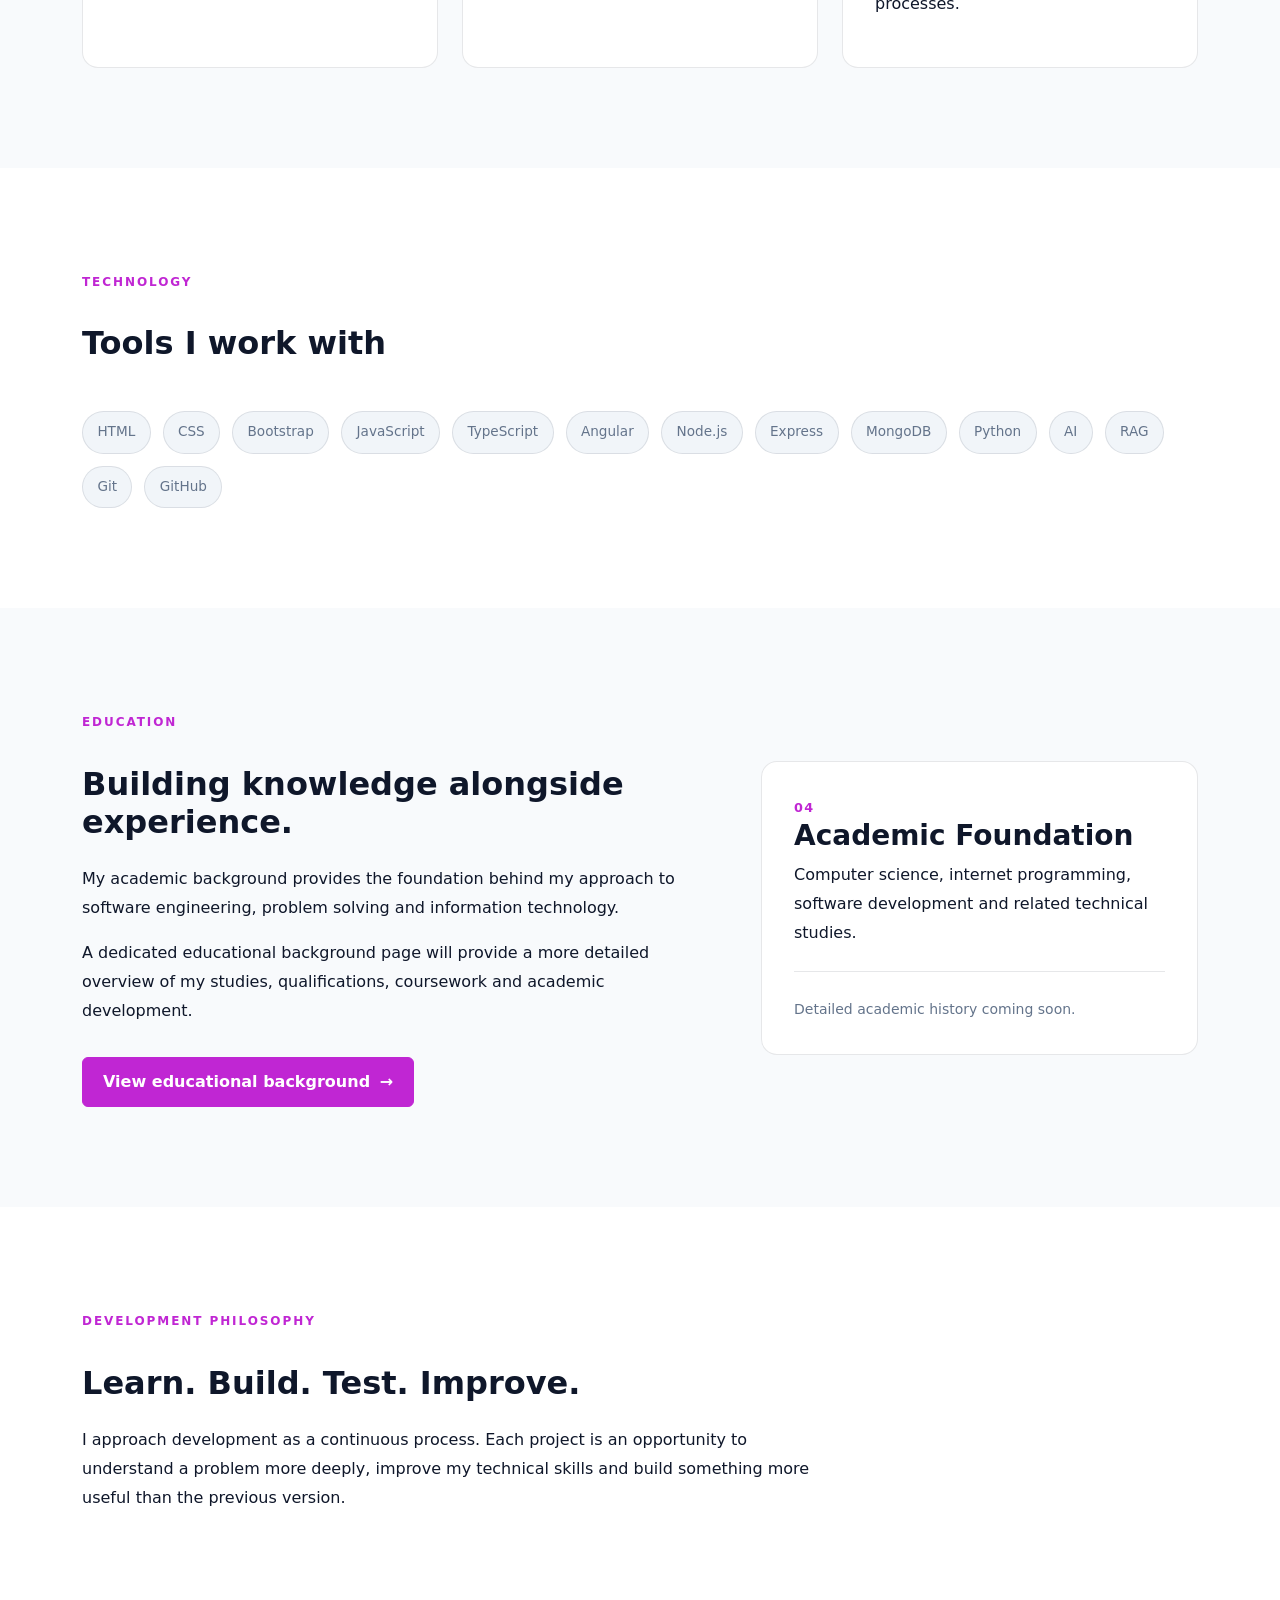
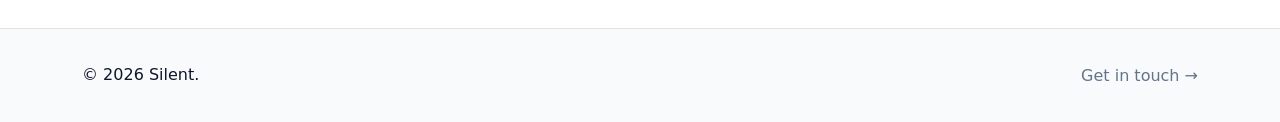
==== commit 2cdacc9e: "Added social media icons and links to complete contacts page. Educational background up next." ====
--- a/about.html
+++ b/about.html
@@ -35,52 +35,56 @@
         <a class="navbar-brand" href="index.html">
           Silent<span class="brand-accent">.</span>
         </a>
-        <button
-          id="themeToggle"
-          class="theme-toggle align-items-"
-          type="button"
-          aria-label="Switch theme"
-        >
-          <span id="themeIcon">☀</span>
-        </button>
-        <button
-          class="navbar-toggler"
-          type="button"
-          data-bs-toggle="collapse"
-          data-bs-target="#portfolioNavigation"
-          aria-controls="portfolioNavigation"
-          aria-expanded="false"
-          aria-label="Toggle navigation"
-        >
-          <span class="navbar-toggler-icon"></span>
-        </button>
+
+        <!-- Mobile / navbar controls -->
+        <div class="navbar-controls">
+          <button
+            id="themeToggle"
+            class="theme-toggle"
+            type="button"
+            aria-label="Switch theme"
+          >
+            <span id="themeIcon">☀</span>
+          </button>
+
+          <button
+            class="navbar-toggler"
+            type="button"
+            data-bs-toggle="collapse"
+            data-bs-target="#portfolioNavigation"
+            aria-controls="portfolioNavigation"
+            aria-expanded="false"
+            aria-label="Toggle navigation"
+          >
+            <span class="navbar-toggler-icon"></span>
+          </button>
+        </div>
 
         <div class="collapse navbar-collapse" id="portfolioNavigation">
-          <ul class="navbar-nav me-auto mb-2 mb-lg-0">
-            <li class="nav-item">
-              <a class="nav-link" href="index.html"> Home </a>
-            </li>
-
-            <li class="nav-item">
-              <a class="nav-link" href="about.html"> About </a>
-            </li>
-
-            <li class="nav-item">
-              <a class="nav-link" href="projects.html"> Projects </a>
-            </li>
-
-            <li class="nav-item">
-              <a class="nav-link" href="resume.html"> Resume </a>
-            </li>
-
-            <li class="nav-item">
-              <a class="nav-link" href="contact.html"> Contact </a>
+          <ul class="navbar-nav mb-2 mb-lg-0">
+            <li class="nav-item">
+              <a class="nav-link" href="index.html">Home</a>
+            </li>
+
+            <li class="nav-item">
+              <a class="nav-link" href="about.html">About</a>
+            </li>
+
+            <li class="nav-item">
+              <a class="nav-link" href="projects.html">Projects</a>
+            </li>
+
+            <li class="nav-item">
+              <a class="nav-link" href="resume.html">Resume</a>
+            </li>
+
+            <li class="nav-item">
+              <a class="nav-link" href="contact.html">Contact</a>
             </li>
           </ul>
         </div>
       </div>
     </nav>
-
     <main>
       <!-- About Hero -->
       <section class="section-padding">
--- a/css/main.css
+++ b/css/main.css
@@ -75,6 +75,73 @@
 /* =========================
    Navigation
 ========================= */
+/* ========================================
+   NAVBAR LAYOUT
+   ======================================== */
+
+.portfolio-navbar .container {
+    display: flex;
+    align-items: center;
+}
+
+.navbar-brand {
+    flex-shrink: 0;
+}
+
+.navbar-controls {
+    display: flex;
+    align-items: center;
+    gap: 0.75rem;
+    margin-left: auto;
+}
+
+/* Desktop navigation */
+
+@media (min-width: 992px) {
+
+    .navbar-controls {
+        
+        margin-left: 0;
+        display: grid;
+        align-items: right;
+        order: 3;
+    }
+
+    .navbar-collapse {
+        flex-grow: 0;
+        margin-left: 3rem;
+    }
+
+    .navbar-nav {
+        gap: 0.35rem;
+    }
+
+    .theme-toggle {
+        margin-left: 1rem;
+    }
+} 
+
+/* Mobile navigation */
+
+@media (max-width: 991.98px) {
+
+    .navbar-controls {
+        margin-left: auto;
+    }
+
+    .navbar-collapse {
+        width: 100%;
+        flex-basis: 100%;
+    }
+
+    .theme-toggle {
+        margin-left: 0;
+    }
+
+    .navbar-toggler {
+        margin-left: 0;
+    }
+}
 
 .portfolio-navbar {
     background: var(--nav-background);
@@ -240,7 +307,7 @@
     align-items: center;
     justify-content: center;
     
-    margin-right: 1rem;
+    margin-left: 0;
 
     border: 1px solid var(--color-border);
     border-radius: 50%;
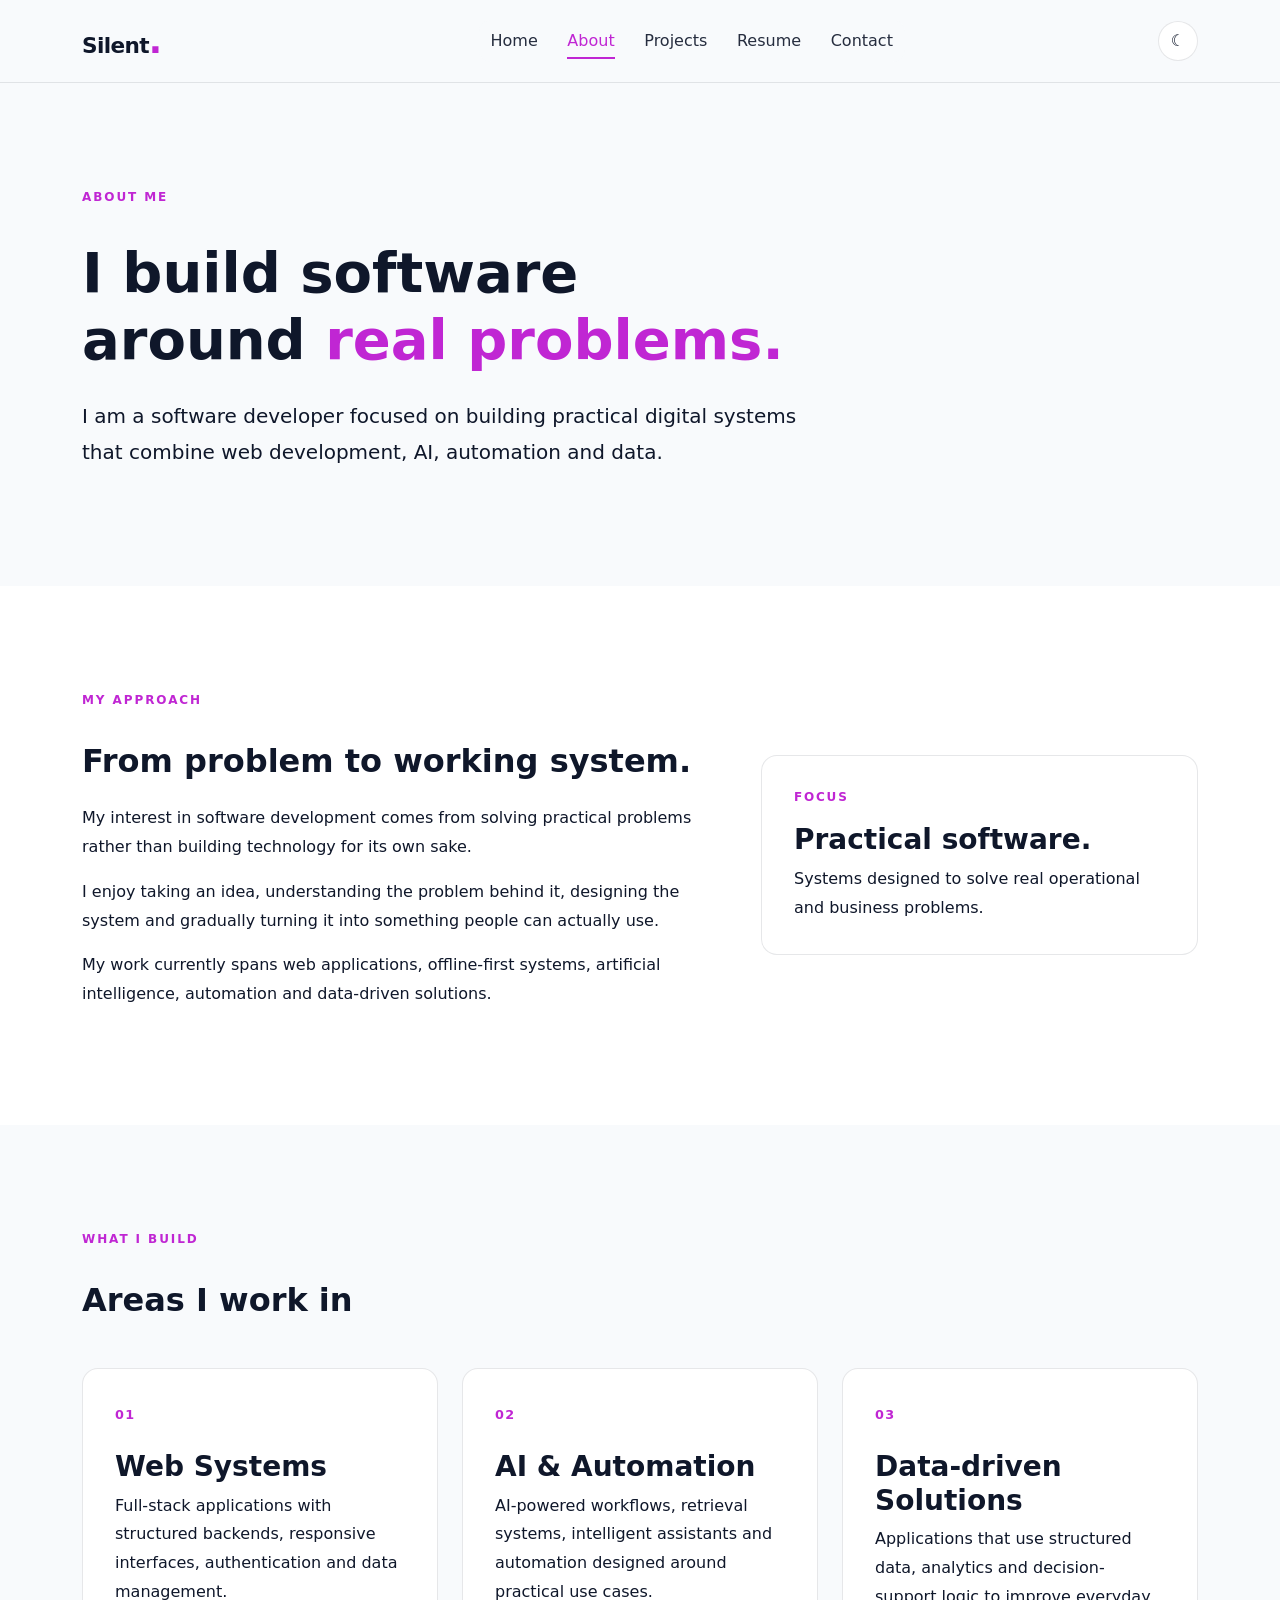
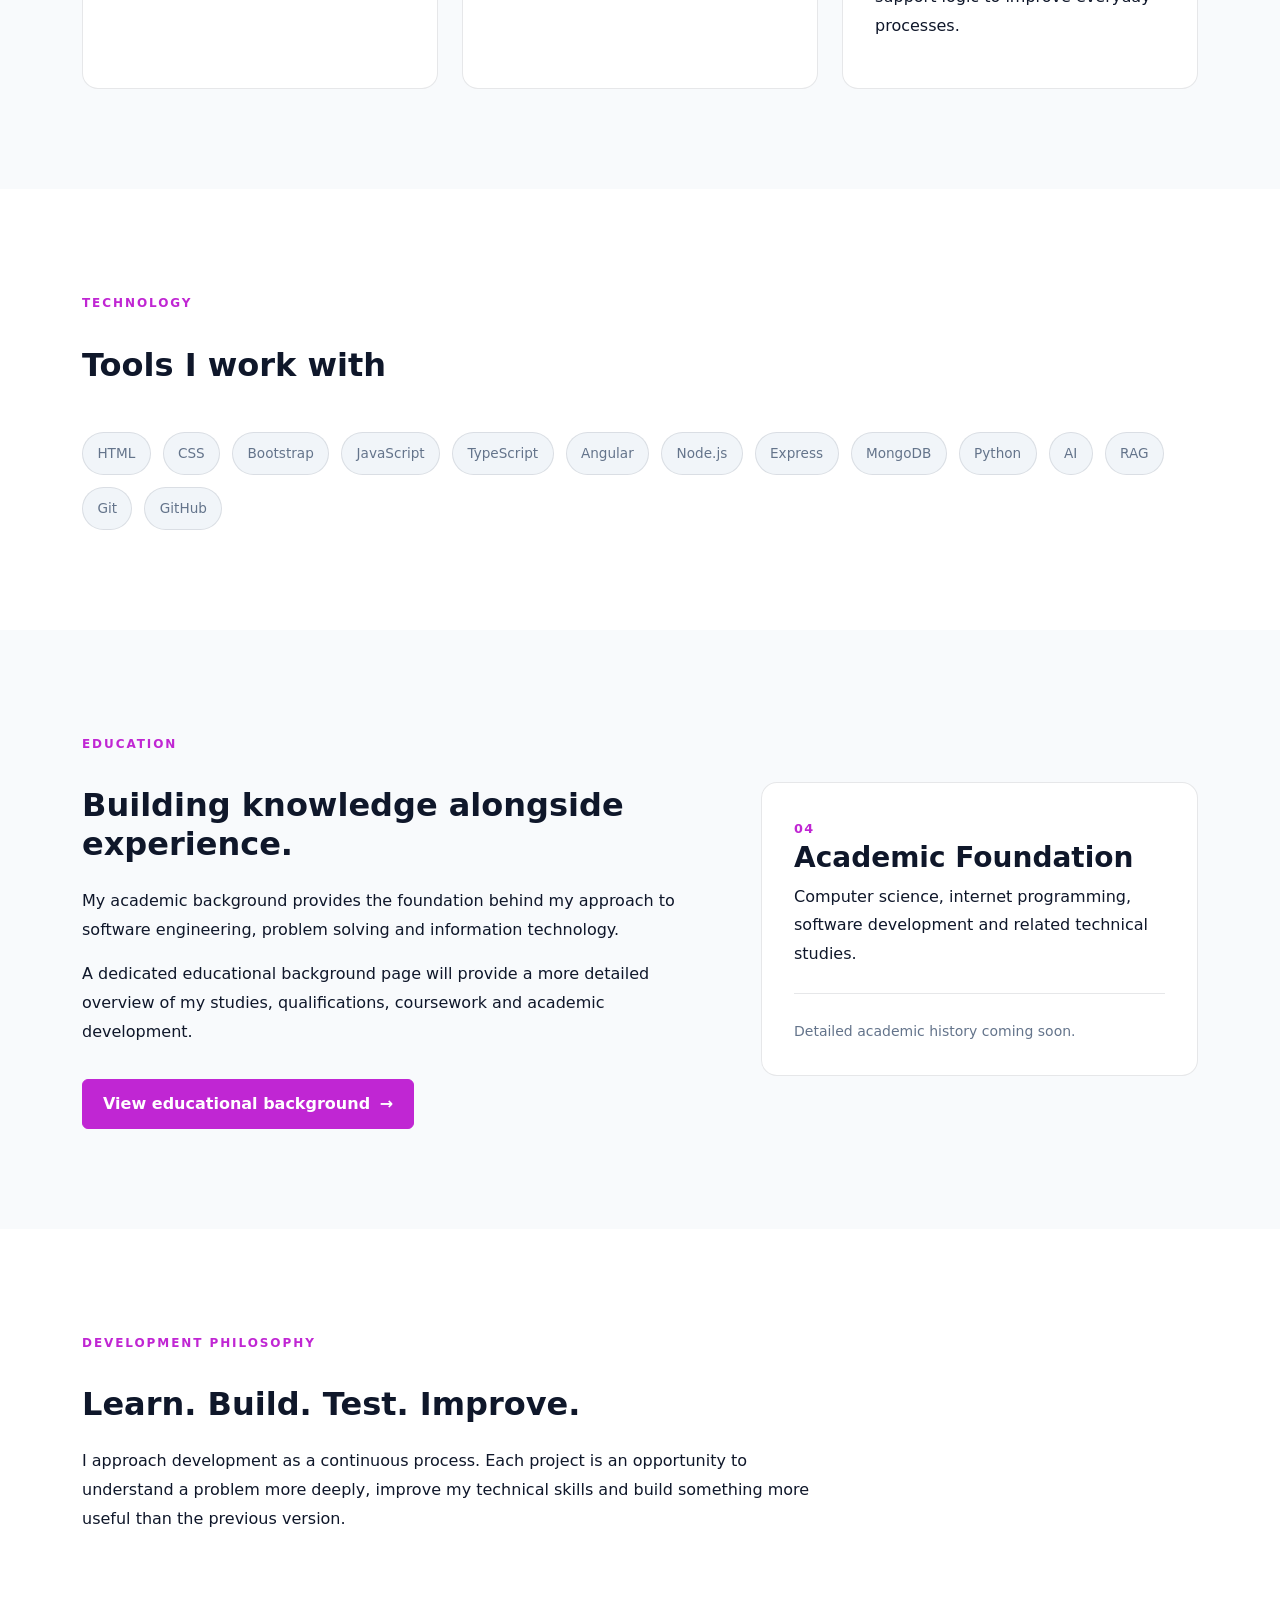
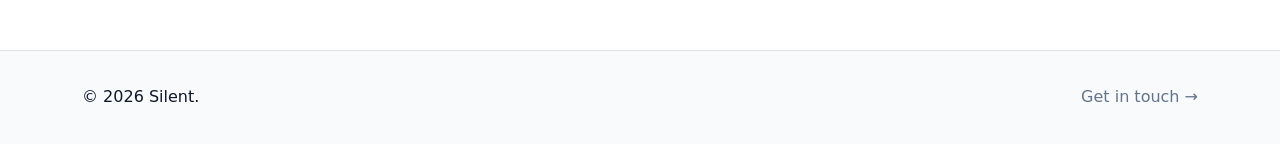
==== commit 47639f58: "Favicons added and social links reviewed" ====
--- a/about.html
+++ b/about.html
@@ -26,6 +26,13 @@
     <link rel="stylesheet" href="css/components.css" />
 
     <link rel="stylesheet" href="css/responsive.css" />
+    <!-- Favicon dark-->
+
+    <link
+      rel="icon"
+      type="image/svg+xml"
+      href="assets/icons/favicon-light.svg"
+    />
   </head>
 
   <body class="about-page">
--- a/css/main.css
+++ b/css/main.css
@@ -167,6 +167,7 @@
 }
 
 .brand-accent {
+    font-size: 35px;
     color: var(--color-accent);
 }
 
@@ -346,7 +347,7 @@
 }
 
 .min-vh-75 {
-    min-height: fit-content;
+    min-height: fit-cotent;
 }
 
 .hero-eyebrow,
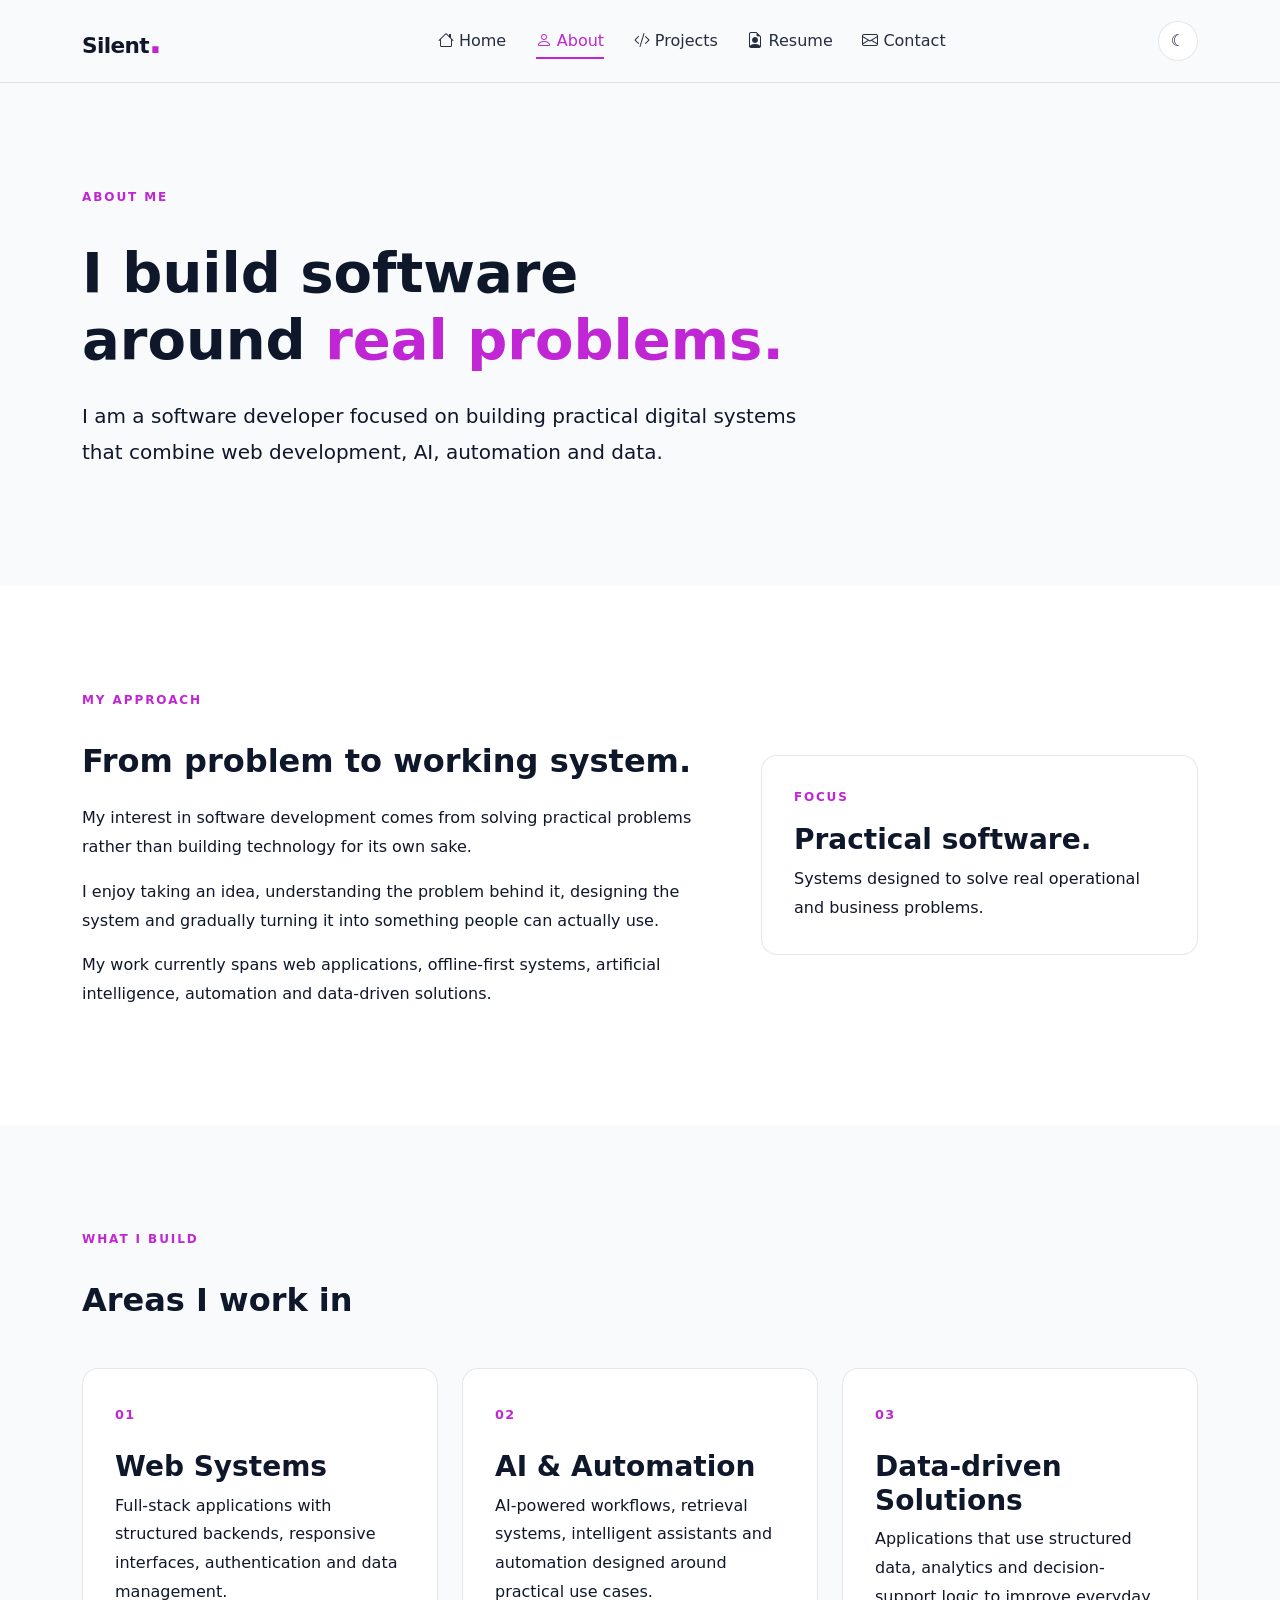
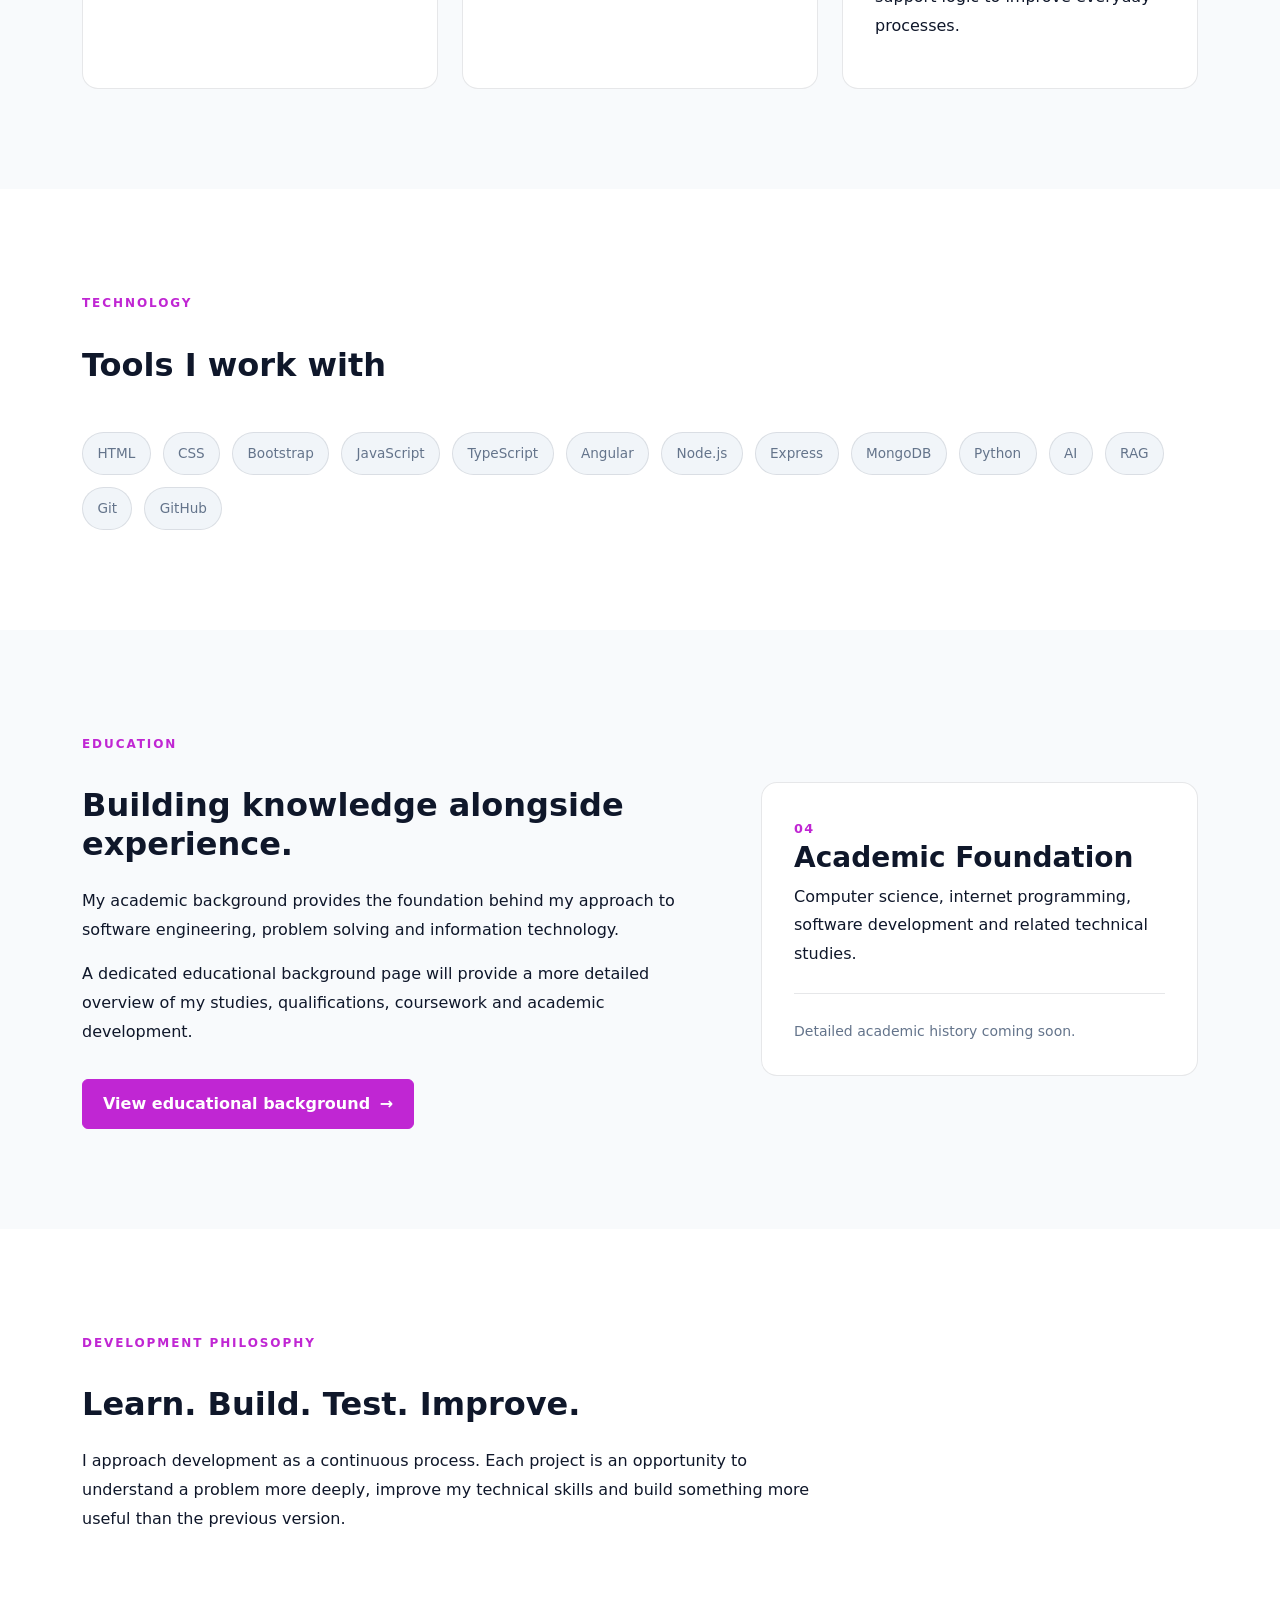
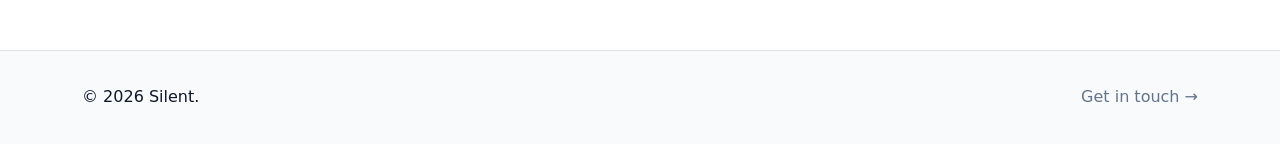
==== commit adda618c: "Update SilentD" ====
--- a/about.html
+++ b/about.html
@@ -17,6 +17,10 @@
     <!-- Bootstrap -->
     <link
       href="https://cdn.jsdelivr.net/npm/bootstrap@5.3.8/dist/css/bootstrap.min.css"
+      rel="stylesheet"
+    />
+    <link
+      href="https://cdn.jsdelivr.net/npm/bootstrap-icons@1.13.1/font/bootstrap-icons.css"
       rel="stylesheet"
     />
 
@@ -70,23 +74,33 @@
         <div class="collapse navbar-collapse" id="portfolioNavigation">
           <ul class="navbar-nav mb-2 mb-lg-0">
             <li class="nav-item">
-              <a class="nav-link" href="index.html">Home</a>
-            </li>
-
-            <li class="nav-item">
-              <a class="nav-link" href="about.html">About</a>
-            </li>
-
-            <li class="nav-item">
-              <a class="nav-link" href="projects.html">Projects</a>
-            </li>
-
-            <li class="nav-item">
-              <a class="nav-link" href="resume.html">Resume</a>
-            </li>
-
-            <li class="nav-item">
-              <a class="nav-link" href="contact.html">Contact</a>
+              <a class="nav-link" href="index.html"
+                ><i class="bi bi-house"></i> Home</a
+              >
+            </li>
+
+            <li class="nav-item">
+              <a class="nav-link" href="about.html">
+                <i class="bi bi-person"></i> About
+              </a>
+            </li>
+
+            <li class="nav-item">
+              <a class="nav-link" href="projects.html"
+                ><i class="bi bi-code-slash"></i> Projects</a
+              >
+            </li>
+
+            <li class="nav-item">
+              <a class="nav-link" href="resume.html">
+                <i class="bi bi-file-earmark-person"></i> Resume</a
+              >
+            </li>
+
+            <li class="nav-item">
+              <a class="nav-link" href="contact.html">
+                <i class="bi bi-envelope"></i> Contact</a
+              >
             </li>
           </ul>
         </div>
--- a/css/main.css
+++ b/css/main.css
@@ -237,7 +237,9 @@
 }
 
 @media (max-width: 991.98px) {
-
+    .contact-icon {
+  background: var(--color-surface-light);
+}
     .navbar-collapse {
         margin-top: 1rem;
         padding: 0.5rem;
--- a/css/components.css
+++ b/css/components.css
@@ -719,7 +719,7 @@
     width: 3.25rem;
     height: 3.25rem;
     margin-bottom: 1.5rem;
-
+    background:var(--color-surface-light);
     border: 1px solid var(--color-accent);
     border-radius: 0.75rem;
 
